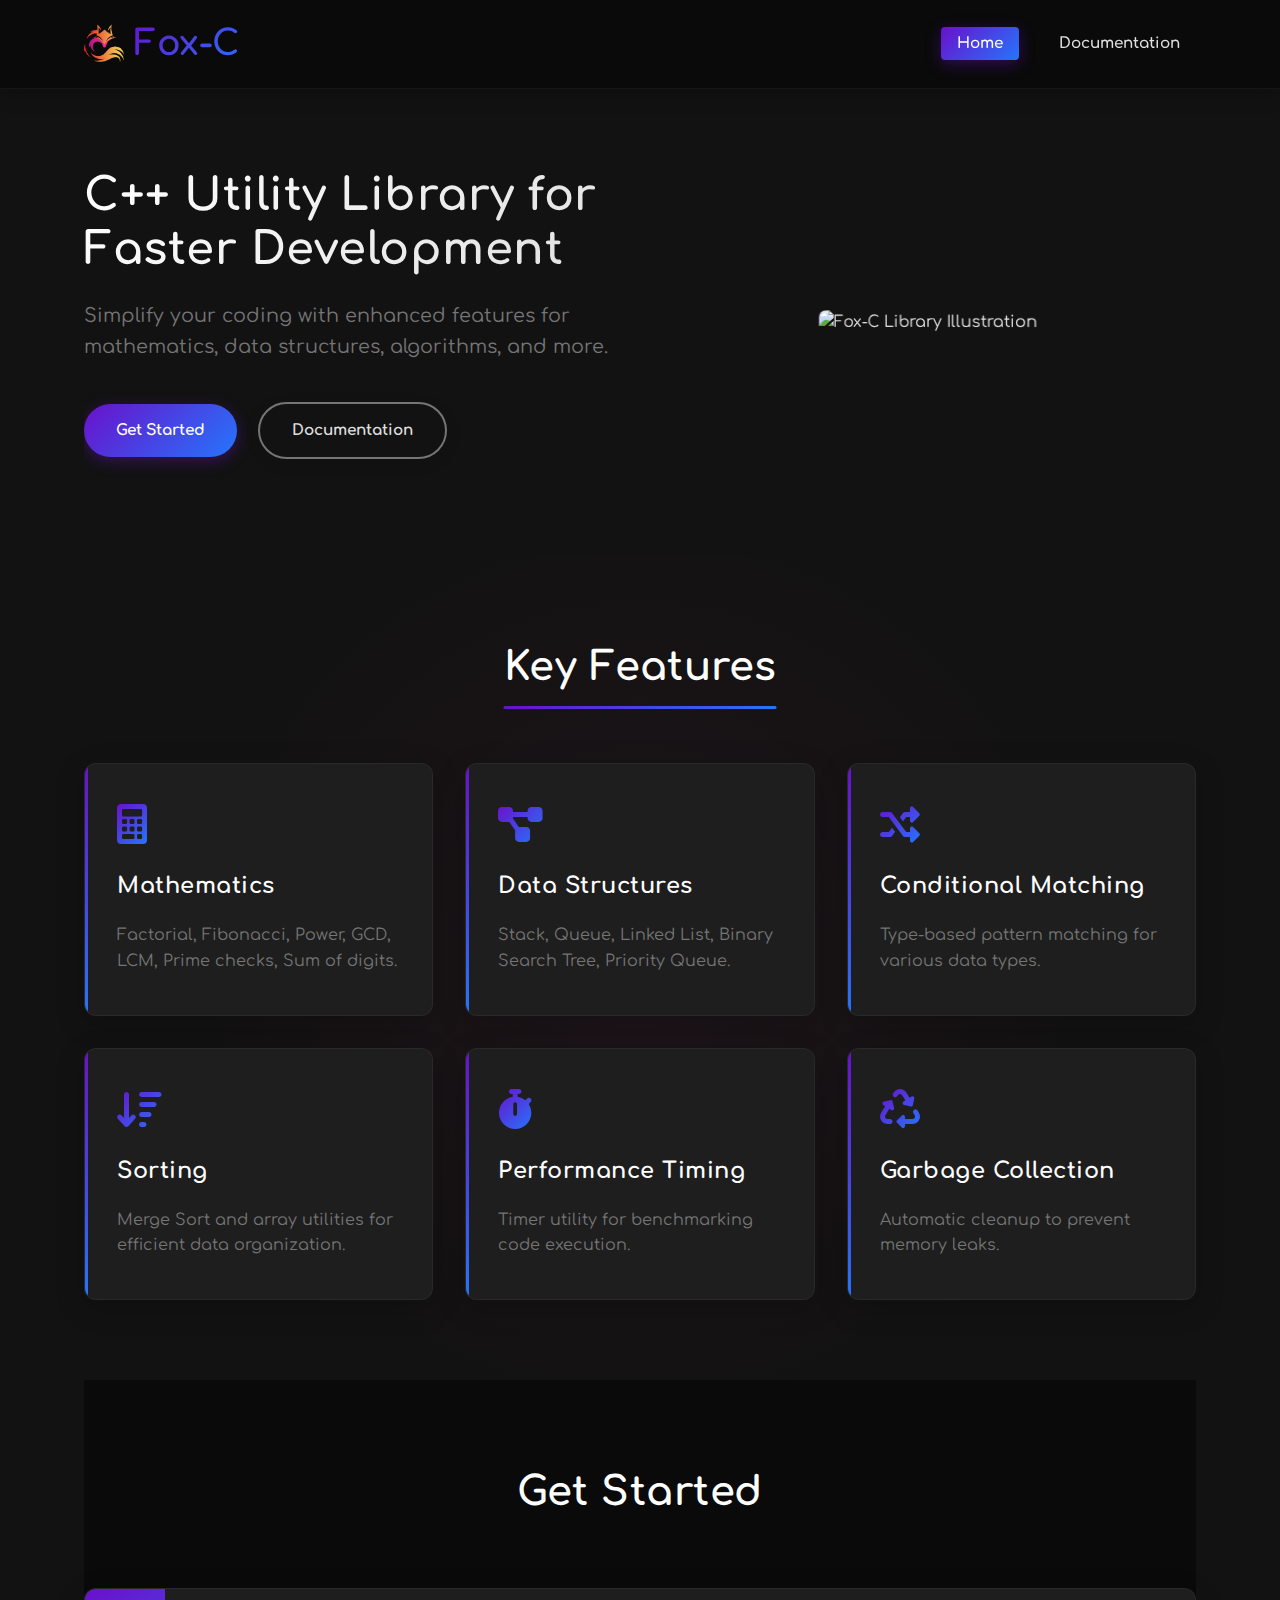
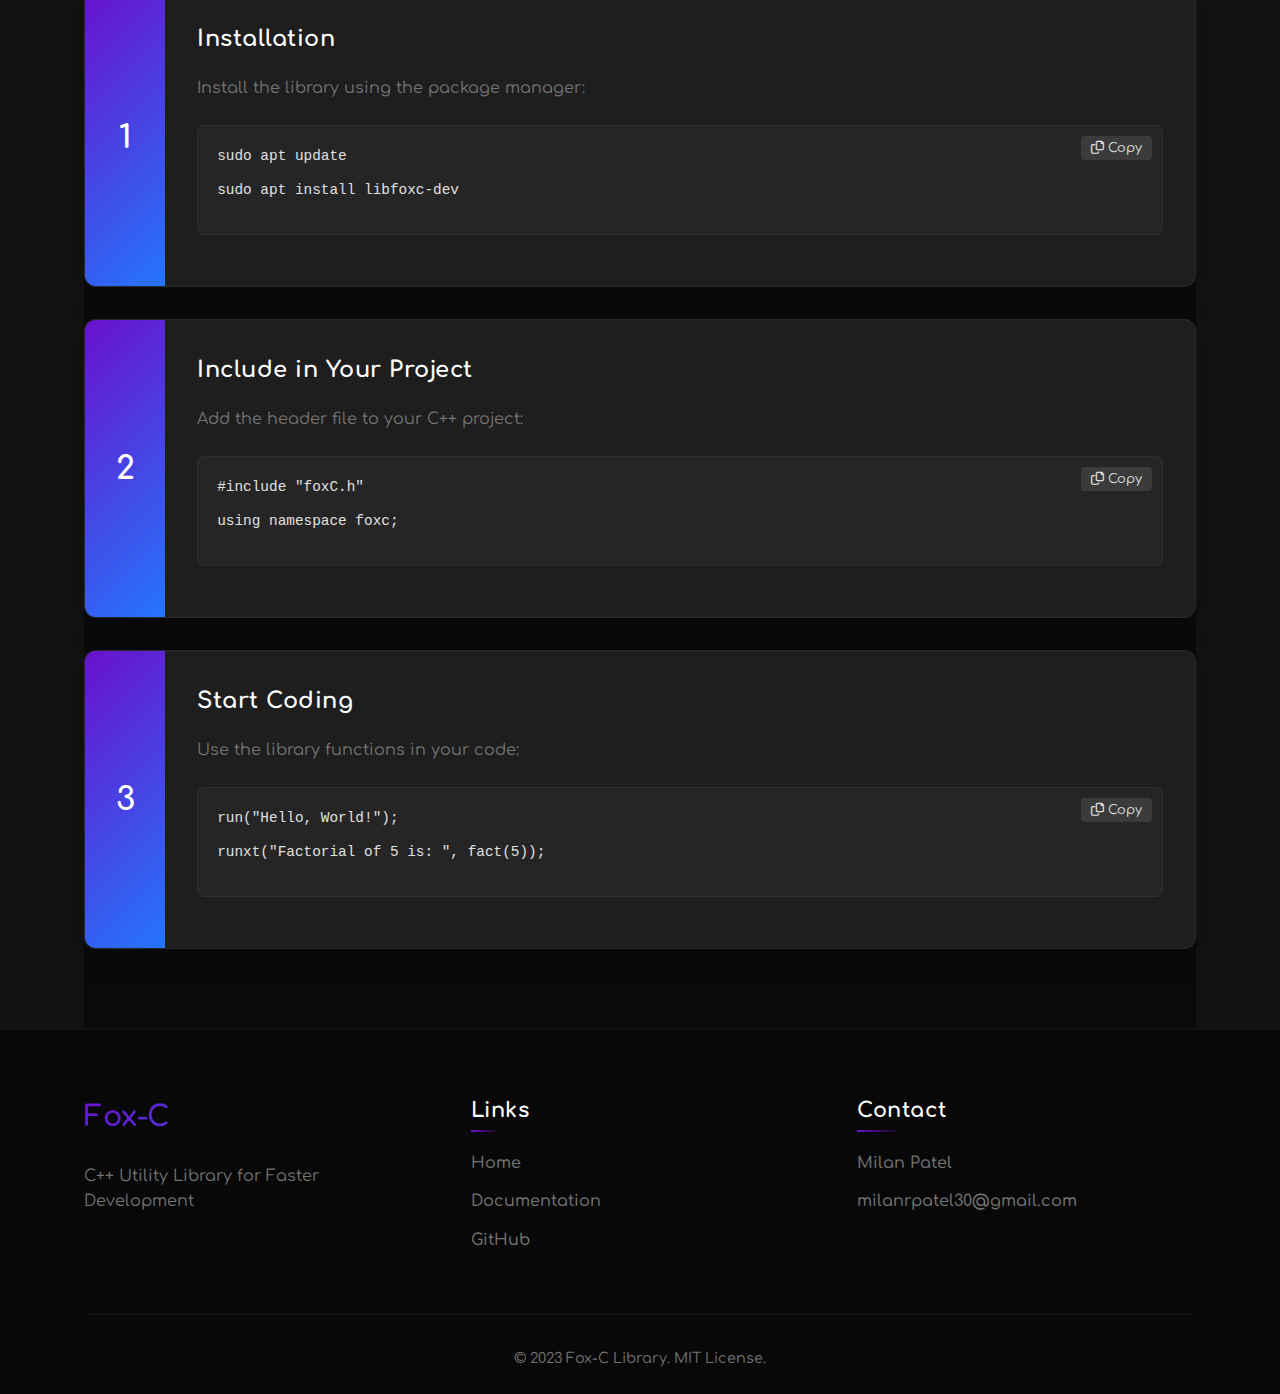
==== index.html @ 10c7d8a1 "new" ====
<!DOCTYPE html>
<html lang="en">
<head>
    <meta charset="UTF-8">
    <meta name="viewport" content="width=device-width, initial-scale=1.0">
    <!-- SEO Meta Tags -->
    <meta name="description" content="Fox-C is a powerful C++ utility library for mathematics, data structures, algorithms, and more. Simplify your coding with Fox-C's enhanced features.">
    <meta name="keywords" content="C++ library, Fox-C, utility library, data structures, algorithms, C++ programming, mathematics functions">
    <meta name="author" content="Milan Patel">

    <!-- Open Graph / Social Media Meta Tags -->
    <meta property="og:title" content="Fox-C Library - C++ Utility Library">
    <meta property="og:description" content="Simplify your C++ coding with Fox-C's enhanced features for mathematics, data structures, and algorithms.">
    <meta property="og:type" content="website">
    <meta property="og:url" content="https://yourwebsite.com">
    <meta property="og:image" content="https://yourwebsite.com/images/og-image.jpg">

    <!-- Twitter Card Meta Tags -->
    <meta name="twitter:card" content="summary_large_image">
    <meta name="twitter:title" content="Fox-C Library - C++ Utility Library">
    <meta name="twitter:description" content="Simplify your C++ coding with Fox-C's enhanced features for mathematics, data structures, and algorithms.">
    <meta name="twitter:image" content="https://yourwebsite.com/images/twitter-card.jpg">
    <title>Fox-C Library - Home</title>
    <link rel="stylesheet" href="styles.css">
    <link rel="stylesheet" href="https://cdnjs.cloudflare.com/ajax/libs/font-awesome/6.0.0-beta3/css/all.min.css">
</head>
<body>
    <header>
        <div class="container">
            <div class="logo-container">
                <img src="logo.png" alt="Fox-C Logo" class="logo">
                <h1><span class="fox">Fox</span>-<span class="c">C</span></h1>
            </div>
            <button class="mobile-menu-toggle" aria-label="Toggle menu">
                <i class="fas fa-bars"></i>
            </button>
            <nav class="main-nav">
                <ul class="nav-links">
                    <li><a href="index.html" class="active">Home</a></li>
                    <li><a href="documentation.html">Documentation</a></li>
                </ul>
            </nav>
        </div>
    </header>

    <main class="container">
        <section class="hero">
            <div class="hero-content">
                <h2>C++ Utility Library for Faster Development</h2>
                <p>Simplify your coding with enhanced features for mathematics, data structures, algorithms, and more.</p>
                <div class="cta-buttons">
                    <a href="#get-started" class="btn primary">Get Started</a>
                    <a href="documentation.html" class="btn secondary">Documentation</a>
                </div>
            </div>
            <div class="hero-image">
                <img src="fox.png" alt="Fox-C Library Illustration" class="library-illustration">
            </div>
        </section>

        <section id="features" class="features">
            <h2>Key Features</h2>
            <div class="feature-grid">
                <div class="feature-card">
                    <i class="fas fa-calculator"></i>
                    <h3>Mathematics</h3>
                    <p>Factorial, Fibonacci, Power, GCD, LCM, Prime checks, Sum of digits.</p>
                </div>
                <div class="feature-card">
                    <i class="fas fa-project-diagram"></i>
                    <h3>Data Structures</h3>
                    <p>Stack, Queue, Linked List, Binary Search Tree, Priority Queue.</p>
                </div>
                <div class="feature-card">
                    <i class="fas fa-random"></i>
                    <h3>Conditional Matching</h3>
                    <p>Type-based pattern matching for various data types.</p>
                </div>
                <div class="feature-card">
                    <i class="fas fa-sort-amount-down"></i>
                    <h3>Sorting</h3>
                    <p>Merge Sort and array utilities for efficient data organization.</p>
                </div>
                <div class="feature-card">
                    <i class="fas fa-stopwatch"></i>
                    <h3>Performance Timing</h3>
                    <p>Timer utility for benchmarking code execution.</p>
                </div>
                <div class="feature-card">
                    <i class="fas fa-recycle"></i>
                    <h3>Garbage Collection</h3>
                    <p>Automatic cleanup to prevent memory leaks.</p>
                </div>
            </div>
        </section>

        <section id="get-started" class="get-started">
            <h2>Get Started</h2>
            <div class="steps">
                <div class="step">
                    <div class="step-number">1</div>
                    <div class="step-content">
                        <h3>Installation</h3>
                        <p>Install the library using the package manager:</p>
                        <div class="code-block">
                            <code>sudo apt update</code>
                            <code>sudo apt install libfoxc-dev</code>
                        </div>
                    </div>
                </div>
                <div class="step">
                    <div class="step-number">2</div>
                    <div class="step-content">
                        <h3>Include in Your Project</h3>
                        <p>Add the header file to your C++ project:</p>
                        <div class="code-block">
                            <code>#include "foxC.h"</code>
                            <code>using namespace foxc;</code>
                        </div>
                    </div>
                </div>
                <div class="step">
                    <div class="step-number">3</div>
                    <div class="step-content">
                        <h3>Start Coding</h3>
                        <p>Use the library functions in your code:</p>
                        <div class="code-block">
                            <code>run("Hello, World!");</code>
                            <code>runxt("Factorial of 5 is: ", fact(5));</code>
                        </div>
                    </div>
                </div>
            </div>
        </section>
    </main>

    <footer>
        <div class="container">
            <div class="footer-content">
                <div class="footer-brand">
                    <h3><span class="fox">Fox</span>-<span class="c">C</span></h3>
                    <p>C++ Utility Library for Faster Development</p>
                </div>
                <div class="footer-links">
                    <h4>Links</h4>
                    <ul>
                        <li><a href="index.html">Home</a></li>
                        <li><a href="documentation.html">Documentation</a></li>
                        <li><a href="https://github.com/milanpatel3011/FOX-C.git">GitHub</a></li>
                    </ul>
                </div>
                <div class="footer-contact">
                    <h4>Contact</h4>
                    <p>Milan Patel</p>
                    <p>milanrpatel30@gmail.com</p>
                </div>
            </div>
            <div class="footer-bottom">
                <p>&copy; 2023 Fox-C Library. MIT License.</p>
            </div>
        </div>
    </footer>

    <script src="script.js"></script>
</body>
</html>
---- styles.css ----
@import url('https://fonts.googleapis.com/css2?family=Comfortaa:wght@300;400;500;600;700&display=swap');

:root {
    --primary-color: #6a11cb;
    --secondary-color: #2575fc;
    --dark-color: #121212;
    --darker-color: #0a0a0a;
    --light-color: #e0e0e0;
    --lighter-color: #ffffff;
    --accent-color: #ff3e9d;
    --gray-color: #757575;
    --light-gray: #2d2d2d;
    --card-bg: #1e1e1e;
    --code-bg: #252525;
}

* {
    margin: 0;
    padding: 0;
    box-sizing: border-box;
    font-family: 'Comfortaa', cursive;
}

body {
    background-color: var(--dark-color);
    color: var(--light-color);
    line-height: 1.6;
    min-height: 100vh;
    display: flex;
    flex-direction: column;
}

.container {
    width: 90%;
    max-width: 1200px;
    margin: 0 auto;
    padding: 0 20px;
}

header {
    background-color: var(--darker-color);
    color: var(--lighter-color);
    padding: 1rem 0;
    position: sticky;
    top: 0;
    z-index: 100;
    box-shadow: 0 2px 20px rgba(0, 0, 0, 0.3);
    border-bottom: 1px solid rgba(255, 255, 255, 0.05);
}

header .container {
    display: flex;
    justify-content: space-between;
    align-items: center;
}

h1, h2, h3, h4, h5, h6 {
    font-weight: 700;
    letter-spacing: 0.5px;
}

h1 {
    font-size: 2.2rem;
    background: linear-gradient(135deg, var(--primary-color), var(--secondary-color));
    -webkit-background-clip: text;
    background-clip: text;
    -webkit-text-fill-color: transparent;
    display: inline-block;
}

.logo-container {
    display: flex;
    align-items: center;
    gap: 10px;
}

.logo {
    height: 40px;
    width: auto;
}
.mobile-menu-toggle {
    display: none;
    background: none;
    border: none;
    color: var(--light-color);
    font-size: 1.5rem;
    cursor: pointer;
    padding: 0.5rem;
    z-index: 1000;
}
.main-nav {
    display: flex;
    transition: all 0.3s ease;
}

.nav-links {
    display: flex;
    list-style: none;
}
.nav-links a.active {
    background: linear-gradient(135deg, var(--primary-color), var(--secondary-color)) !important;
    color: white !important;
    box-shadow: 0 4px 15px rgba(106, 17, 203, 0.4) !important;
}

.fox {
    color: var(--primary-color);
}

.c {
    color: var(--secondary-color);
}

nav ul {
    display: flex;
    list-style: none;
}

nav ul li {
    margin-left: 1.5rem;
    position: relative;
}

nav ul li a {
    color: var(--light-color);
    text-decoration: none;
    font-weight: 600;
    transition: all 0.3s ease;
    padding: 0.5rem 1rem;
    border-radius: 4px;
    font-size: 0.95rem;
}

nav ul li a:hover {
    color: var(--lighter-color);
    background: rgba(255, 255, 255, 0.05);
}

nav ul li a.active {
    background: linear-gradient(135deg, var(--primary-color), var(--secondary-color));
    color: white;
    box-shadow: 0 4px 15px rgba(106, 17, 203, 0.3);
}

/* Hero Section */
.hero {
    display: flex;
    align-items: center;
    justify-content: space-between;
    padding: 5rem 0;
    position: relative;
    overflow: hidden;
}

.hero::before {
    content: '';
    position: absolute;
    top: -50%;
    left: -50%;
    width: 200%;
    height: 200%;
    z-index: -1;
}

.hero-content {
    flex: 1;
    padding-right: 2rem;
    z-index: 1;
}

.hero-content h2 {
    font-size: 2.8rem;
    margin-bottom: 1.5rem;
    background: linear-gradient(135deg, var(--lighter-color), var(--light-color));
    -webkit-background-clip: text;
    background-clip: text;
    -webkit-text-fill-color: transparent;
    line-height: 1.2;
}

.hero-content p {
    font-size: 1.2rem;
    margin-bottom: 2.5rem;
    color: var(--gray-color);
    font-weight: 400;
    max-width: 600px;
}

.hero-image {
    flex: 1;
    text-align: center;
    position: relative;
}

.hero-image img {
    max-width: 100%;
    border-radius: 8px;
    transform: perspective(1000px) rotateY(-10deg);
    transition: transform 0.5s ease;
}

.hero-image:hover img {
    transform: perspective(1000px) rotateY(0deg);
}

/* Buttons */
.btn {
    display: inline-flex;
    align-items: center;
    justify-content: center;
    padding: 0.9rem 2rem;
    border-radius: 50px;
    text-decoration: none;
    font-weight: 700;
    transition: all 0.4s cubic-bezier(0.175, 0.885, 0.32, 1.275);
    margin-right: 1rem;
    margin-bottom: 1rem;
    font-size: 0.95rem;
    border: none;
    cursor: pointer;
    position: relative;
    overflow: hidden;
    z-index: 1;
}

.btn::before {
    content: '';
    position: absolute;
    top: 0;
    left: 0;
    width: 100%;
    height: 100%;
    z-index: -1;
    transition: all 0.4s ease;
}

.btn.primary {
    background: linear-gradient(135deg, var(--primary-color), var(--secondary-color));
    color: white;
    box-shadow: 0 4px 15px rgba(106, 17, 203, 0.4);
}

.btn.primary::before {
    background: linear-gradient(135deg, var(--secondary-color), var(--primary-color));
    opacity: 0;
}

.btn.primary:hover {
    transform: translateY(-3px);
    box-shadow: 0 8px 25px rgba(106, 17, 203, 0.5);
}

.btn.primary:hover::before {
    opacity: 1;
}

.btn.secondary {
    background: transparent;
    color: var(--light-color);
    border: 2px solid var(--gray-color);
    box-shadow: 0 4px 15px rgba(0, 0, 0, 0.1);
}

.btn.secondary:hover {
    background: rgba(255, 255, 255, 0.05);
    border-color: var(--light-color);
    color: var(--lighter-color);
    transform: translateY(-3px);
    box-shadow: 0 8px 25px rgba(0, 0, 0, 0.2);
}

.btn i {
    margin-right: 8px;
    font-size: 1rem;
}

/* Features Section */
.features {
    padding: 5rem 0;
    position: relative;
}

.features::before {
    content: '';
    position: absolute;
    bottom: 0;
    left: 0;
    width: 100%;
    height: 100%;
    background: radial-gradient(circle at center, rgba(255, 62, 157, 0.05) 0%, transparent 70%);
    z-index: -1;
}

.features h2 {
    text-align: center;
    margin-bottom: 4rem;
    font-size: 2.5rem;
    color: var(--lighter-color);
    position: relative;
    display: inline-block;
    left: 50%;
    transform: translateX(-50%);
}

.features h2::after {
    content: '';
    position: absolute;
    bottom: -10px;
    left: 0;
    width: 100%;
    height: 3px;
    background: linear-gradient(90deg, var(--primary-color), var(--secondary-color));
    border-radius: 3px;
}

.feature-grid {
    display: grid;
    grid-template-columns: repeat(auto-fit, minmax(300px, 1fr));
    gap: 2rem;
}

.feature-card {
    background-color: var(--card-bg);
    padding: 2.5rem 2rem;
    border-radius: 12px;
    box-shadow: 0 8px 30px rgba(0, 0, 0, 0.2);
    transition: all 0.4s ease;
    border: 1px solid rgba(255, 255, 255, 0.05);
    position: relative;
    overflow: hidden;
}

.feature-card::before {
    content: '';
    position: absolute;
    top: 0;
    left: 0;
    width: 3px;
    height: 100%;
    background: linear-gradient(to bottom, var(--primary-color), var(--secondary-color));
    transition: width 0.4s ease;
}

.feature-card:hover {
    transform: translateY(-10px);
    box-shadow: 0 15px 40px rgba(0, 0, 0, 0.3);
    border-color: rgba(255, 255, 255, 0.1);
}

.feature-card:hover::before {
    width: 100%;
    opacity: 0.1;
}

.feature-card i {
    font-size: 2.5rem;
    margin-bottom: 1.5rem;
    background: linear-gradient(135deg, var(--primary-color), var(--secondary-color));
    -webkit-background-clip: text;
    background-clip: text;
    -webkit-text-fill-color: transparent;
}

.feature-card h3 {
    font-size: 1.4rem;
    margin-bottom: 1.2rem;
    color: var(--lighter-color);
}

.feature-card p {
    color: var(--gray-color);
    font-weight: 400;
}

/* Get Started Section */
.get-started {
    padding: 5rem 0;
    background-color: var(--darker-color);
    position: relative;
}

.get-started::before {
    content: '';
    position: absolute;
    top: 0;
    left: 0;
    width: 100%;
    height: 100%;
    background: url('[data-uri]');
    opacity: 0.03;
    z-index: 0;
}

.get-started h2 {
    text-align: center;
    margin-bottom: 4rem;
    font-size: 2.5rem;
    color: var(--lighter-color);
    position: relative;
    z-index: 1;
}

.steps {
    display: flex;
    flex-direction: column;
    gap: 2rem;
    position: relative;
    z-index: 1;
}

.step {
    display: flex;
    background-color: var(--card-bg);
    border-radius: 12px;
    overflow: hidden;
    box-shadow: 0 8px 30px rgba(0, 0, 0, 0.2);
    transition: transform 0.4s ease;
    border: 1px solid rgba(255, 255, 255, 0.05);
    position: relative;
}

.step:hover {
    transform: translateY(-5px);
    box-shadow: 0 12px 40px rgba(0, 0, 0, 0.3);
}

.step-number {
    background: linear-gradient(135deg, var(--primary-color), var(--secondary-color));
    color: white;
    font-size: 2rem;
    font-weight: bold;
    padding: 1.5rem;
    display: flex;
    align-items: center;
    justify-content: center;
    min-width: 80px;
    position: relative;
    overflow: hidden;
}

.step-number::after {
    content: '';
    position: absolute;
    top: -50%;
    left: -50%;
    width: 200%;
    height: 200%;
    background: radial-gradient(circle, rgba(255, 255, 255, 0.2) 0%, transparent 70%);
    opacity: 0;
    transition: opacity 0.4s ease;
}

.step:hover .step-number::after {
    opacity: 1;
}

.step-content {
    padding: 2rem;
    flex: 1;
}

.step-content h3 {
    margin-bottom: 1.2rem;
    color: var(--lighter-color);
    font-size: 1.4rem;
}

.step-content p {
    margin-bottom: 1.5rem;
    color: var(--gray-color);
    font-weight: 400;
}

.code-block {
    background-color: var(--code-bg);
    border-radius: 8px;
    padding: 1.2rem;
    margin: 1.2rem 0;
    overflow-x: auto;
    border: 1px solid rgba(255, 255, 255, 0.05);
    position: relative;
}

.code-block code {
    display: block;
    font-family: 'Courier New', Courier, monospace;
    color: #e0e0e0;
    margin-bottom: 0.8rem;
    font-size: 0.9rem;
    line-height: 1.5;
    white-space: pre;
}

.code-block code:last-child {
    margin-bottom: 0;
}

.code-block .copy-button {
    position: absolute;
    top: 10px;
    right: 10px;
    background: rgba(255, 255, 255, 0.1);
    border: none;
    color: var(--light-color);
    padding: 0.3rem 0.6rem;
    border-radius: 4px;
    cursor: pointer;
    font-size: 0.8rem;
    transition: all 0.3s ease;
    display: flex;
    align-items: center;
    justify-content: center;
}

.code-block .copy-button:hover {
    background: rgba(255, 255, 255, 0.2);
    color: var(--lighter-color);
}

.code-block .copy-button i {
    margin-right: 0.3rem;
}

/* Documentation Page */
.documentation {
    display: flex;
    padding: 3rem 0;
    background-color: var(--darker-color);
    min-height: calc(100vh - 80px);
}

.sidebar {
    width: 280px;
    padding-right: 2rem;
    position: sticky;
    top: 100px;
    align-self: flex-start;
    height: calc(100vh - 100px);
    overflow-y: auto;
}

.sidebar::-webkit-scrollbar {
    width: 5px;
}

.sidebar::-webkit-scrollbar-thumb {
    background: var(--primary-color);
    border-radius: 5px;
}

.sidebar h3 {
    font-size: 1.5rem;
    margin-bottom: 1.5rem;
    color: var(--lighter-color);
    padding-bottom: 0.8rem;
    border-bottom: 2px solid var(--primary-color);
}

.doc-menu {
    list-style: none;
}

.doc-menu li {
    margin-bottom: 0.6rem;
    position: relative;
}

.doc-menu li::before {
    content: '';
    position: absolute;
    left: -15px;
    top: 50%;
    transform: translateY(-50%);
    width: 6px;
    height: 6px;
    background: var(--secondary-color);
    border-radius: 50%;
    opacity: 0;
    transition: all 0.3s ease;
}

.doc-menu li:hover::before {
    opacity: 1;
    left: -12px;
}

.doc-menu a {
    display: block;
    padding: 0.6rem 0.8rem;
    color: var(--gray-color);
    text-decoration: none;
    transition: all 0.3s ease;
    border-radius: 4px;
    font-weight: 500;
}

.doc-menu a:hover {
    color: var(--lighter-color);
    background: rgba(255, 255, 255, 0.05);
}

.doc-menu a.active {
    color: var(--lighter-color);
    background: linear-gradient(90deg, rgba(106, 17, 203, 0.2), transparent);
    border-left: 3px solid var(--primary-color);
}

.doc-content {
    flex: 1;
    background-color: var(--card-bg);
    padding: 3rem;
    border-radius: 12px;
    box-shadow: 0 8px 30px rgba(0, 0, 0, 0.2);
    border: 1px solid rgba(255, 255, 255, 0.05);
}

.doc-content section {
    margin-bottom: 4rem;
    scroll-margin-top: 120px;
}

.doc-content h2 {
    font-size: 2rem;
    margin-bottom: 2rem;
    color: var(--lighter-color);
    padding-bottom: 0.8rem;
    border-bottom: 2px solid var(--primary-color);
    position: relative;
}

.doc-content h2::after {
    content: '';
    position: absolute;
    bottom: -2px;
    left: 0;
    width: 100px;
    height: 2px;
    background: linear-gradient(90deg, var(--primary-color), var(--secondary-color));
}

.doc-content h3 {
    font-size: 1.6rem;
    margin: 2rem 0 1.2rem;
    color: var(--lighter-color);
    position: relative;
    padding-left: 1rem;
}

.doc-content h3::before {
    content: '';
    position: absolute;
    left: 0;
    top: 50%;
    transform: translateY(-50%);
    width: 4px;
    height: 60%;
    background: linear-gradient(to bottom, var(--primary-color), var(--secondary-color));
    border-radius: 2px;
}

.doc-content p {
    margin-bottom: 1.2rem;
    color: var(--light-color);
    font-weight: 400;
    line-height: 1.7;
}

.doc-content ul {
    margin-bottom: 1.5rem;
    padding-left: 2rem;
}

.doc-content ul li {
    margin-bottom: 0.8rem;
    color: var(--light-color);
    position: relative;
    padding-left: 1.2rem;
}

.doc-content ul li::before {
    content: '→';
    position: absolute;
    left: 0;
    color: var(--secondary-color);
    font-weight: bold;
}

/* Footer */
footer {
    background-color: #080808;
    color: var(--light-color);
    padding: 4rem 0 1.5rem;
    border-top: 1px solid rgba(255, 255, 255, 0.05);
}

.footer-content {
    display: grid;
    grid-template-columns: repeat(auto-fit, minmax(250px, 1fr));
    gap: 3rem;
    margin-bottom: 3rem;
}

.footer-brand h3 {
    font-size: 1.8rem;
    margin-bottom: 1.5rem;
    background: linear-gradient(135deg, var(--primary-color), var(--secondary-color));
    -webkit-background-clip: text;
    background-clip: text;
    -webkit-text-fill-color: transparent;
}

.footer-brand p {
    color: var(--gray-color);
    font-weight: 400;
}

.footer-links h4, .footer-contact h4 {
    font-size: 1.3rem;
    margin-bottom: 1.5rem;
    color: var(--lighter-color);
    position: relative;
    display: inline-block;
}

.footer-links h4::after, .footer-contact h4::after {
    content: '';
    position: absolute;
    bottom: -5px;
    left: 0;
    width: 50%;
    height: 2px;
    background: linear-gradient(90deg, var(--primary-color), transparent);
}

.footer-links ul {
    list-style: none;
}

.footer-links li {
    margin-bottom: 0.8rem;
}

.footer-links a {
    color: var(--gray-color);
    text-decoration: none;
    transition: all 0.3s ease;
    font-weight: 500;
    display: inline-block;
    position: relative;
}

.footer-links a::after {
    content: '';
    position: absolute;
    bottom: -2px;
    left: 0;
    width: 0;
    height: 1px;
    background: var(--secondary-color);
    transition: width 0.3s ease;
}

.footer-links a:hover {
    color: var(--lighter-color);
}

.footer-links a:hover::after {
    width: 100%;
}

.footer-contact p {
    color: var(--gray-color);
    margin-bottom: 0.8rem;
    font-weight: 500;
    display: flex;
    align-items: center;
}

.footer-contact p i {
    margin-right: 0.8rem;
    color: var(--secondary-color);
    font-size: 1.1rem;
}

.footer-bottom {
    text-align: center;
    padding-top: 2rem;
    border-top: 1px solid rgba(255, 255, 255, 0.05);
    color: var(--gray-color);
    font-size: 0.9rem;
}

/* Responsive Design */
@media (max-width: 1024px) {
    .hero-content h2 {
        font-size: 2.4rem;
    }
    
    .sidebar {
        width: 240px;
    }
}

@media (max-width: 768px) {
    .mobile-menu-toggle {
        display: block;
    }

    .main-nav {
        position: fixed;
        top: 80px;
        left: 0;
        width: 100%;
        background-color: var(--darker-color);
        flex-direction: column;
        align-items: center;
        padding: 1rem 0;
        box-shadow: 0 10px 20px rgba(0, 0, 0, 0.2);
        transform: translateY(-150%);
        opacity: 0;
        z-index: 999;
    }

    .main-nav.active {
        transform: translateY(0);
        opacity: 1;
    }

    .nav-links {
        flex-direction: column;
        width: 100%;
        align-items: center;
    }

    .nav-links li {
        margin: 0.5rem 0;
        width: 100%;
        text-align: center;
    }

    .nav-links a {
        display: block;
        padding: 1rem;
        width: 100%;
    }
    .nav-links a.active {
        background: linear-gradient(135deg, var(--primary-color), var(--secondary-color)) !important;
        color: white !important;
    }

    .hero {
        flex-direction: column;
        text-align: center;
        padding: 3rem 0;
    }

    .hero-content {
        padding-right: 0;
        margin-bottom: 3rem;
    }

    .hero-image img {
        max-width: 80%;
    }

    .cta-buttons {
        justify-content: center;
    }

    .documentation {
        flex-direction: column;
    }

    .sidebar {
        width: 100%;
        position: static;
        margin-bottom: 2rem;
        padding-right: 0;
        height: auto;
    }

    .doc-menu {
        display: flex;
        flex-wrap: wrap;
        gap: 0.5rem;
    }

    .doc-menu li {
        margin-bottom: 0;
    }

    .doc-menu a {
        padding: 0.5rem 1rem;
        background: rgba(255, 255, 255, 0.05);
        border-radius: 20px;
    }

    .doc-menu a.active {
        background: linear-gradient(135deg, var(--primary-color), var(--secondary-color));
        color: white;
        border-left: none;
    }

    .doc-content {
        padding: 2rem;
    }
}

@media (max-width: 576px) {

    nav ul {
        margin-top: 1.5rem;
        flex-wrap: wrap;
        justify-content: center;
    }

    nav ul li {
        margin: 0.5rem;
    }

    .hero-content h2 {
        font-size: 2rem;
    }

    .btn {
        display: block;
        width: 100%;
        margin-right: 0;
    }

    .step {
        flex-direction: column;
    }

    .step-number {
        min-width: 100%;
    }

    .footer-content {
        grid-template-columns: 1fr;
    }
}

/* Animations */
@keyframes float {
    0%, 100% {
        transform: translateY(0);
    }
    50% {
        transform: translateY(-10px);
    }
}

.floating {
    animation: float 3s ease-in-out infinite;
}

/* Tooltip */
.tooltip {
    position: relative;
    display: inline-block;
}

.tooltip .tooltiptext {
    visibility: hidden;
    width: 120px;
    background-color: var(--darker-color);
    color: var(--light-color);
    text-align: center;
    border-radius: 6px;
    padding: 5px;
    position: absolute;
    z-index: 1;
    bottom: 125%;
    left: 50%;
    transform: translateX(-50%);
    opacity: 0;
    transition: opacity 0.3s;
    font-size: 0.8rem;
    border: 1px solid rgba(255, 255, 255, 0.1);
}

.tooltip:hover .tooltiptext {
    visibility: visible;
    opacity: 1;
}
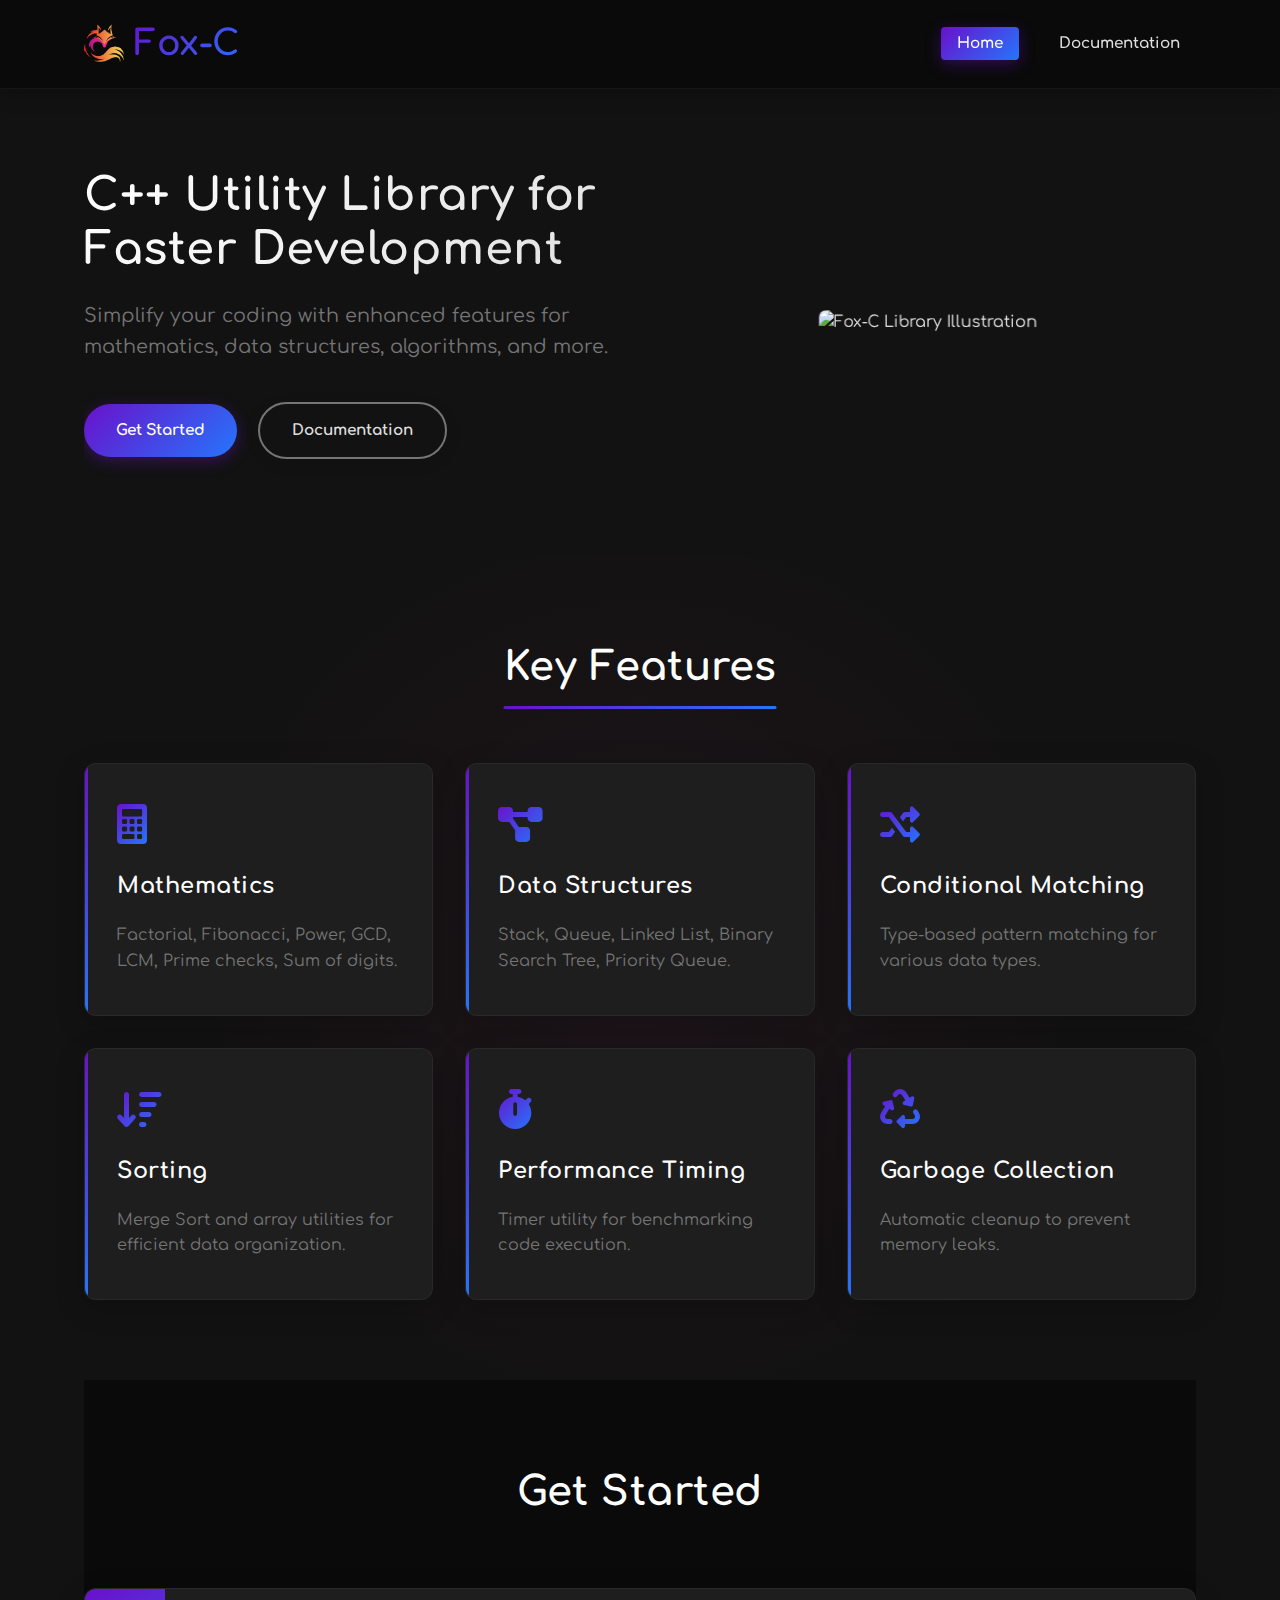
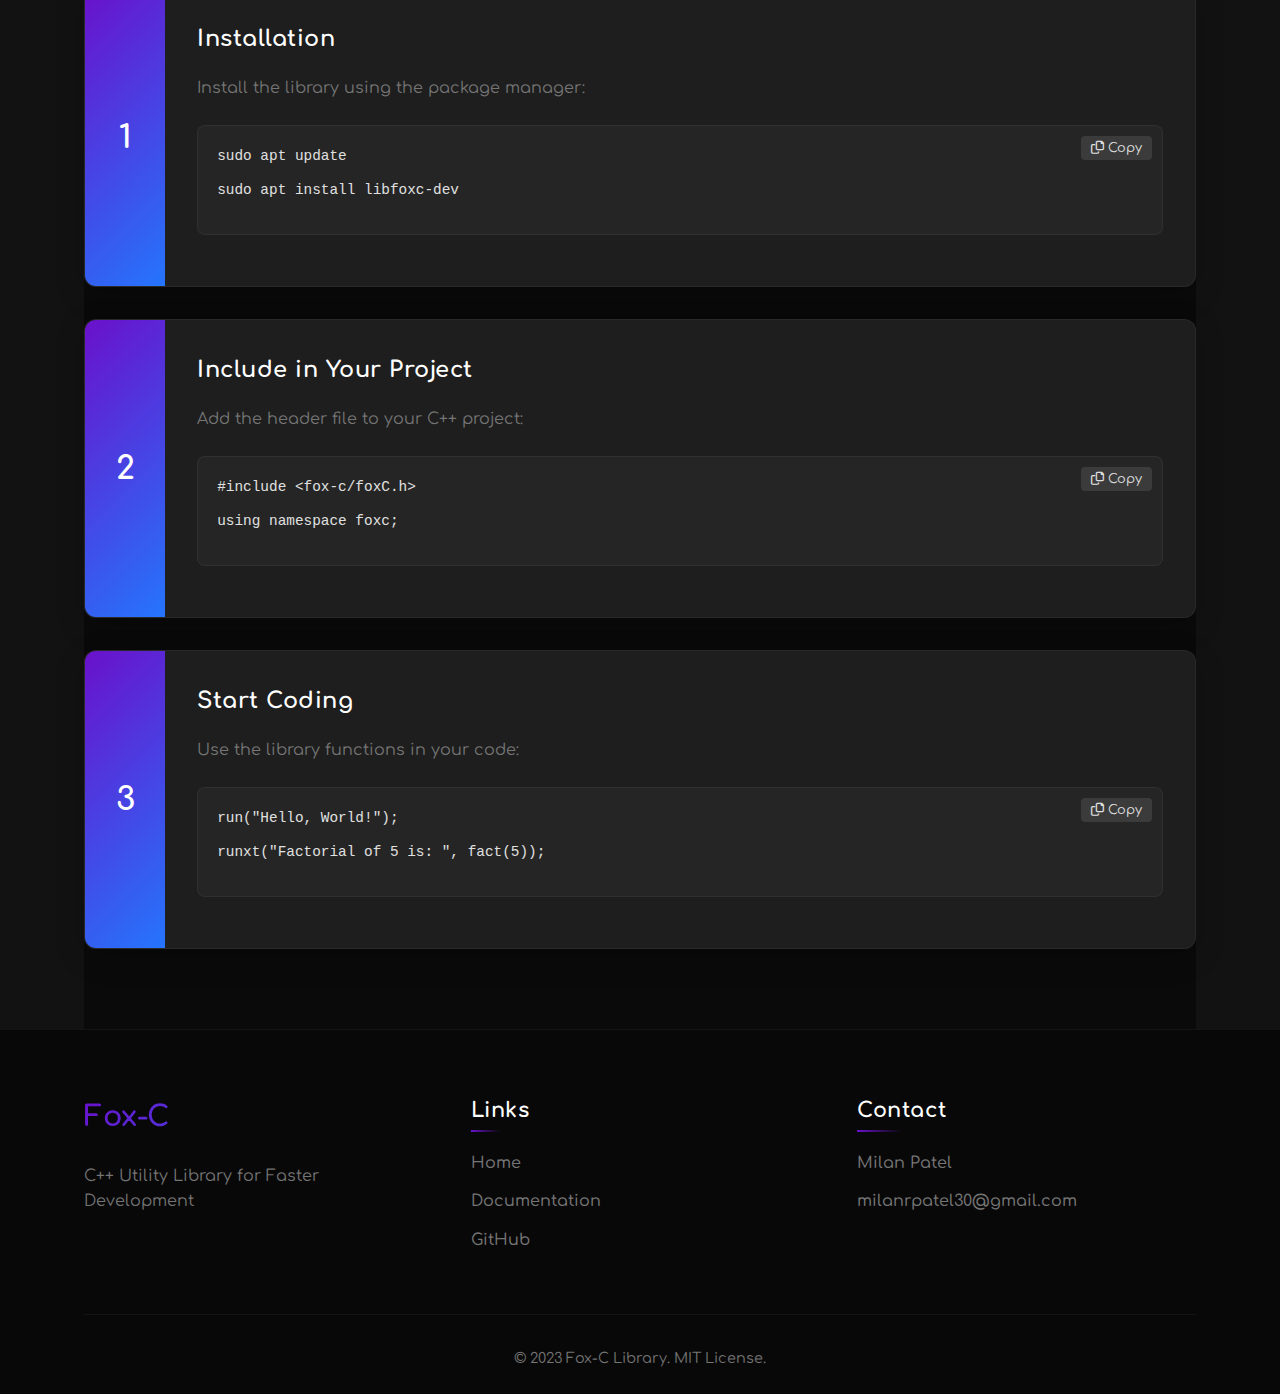
==== commit 68f34689: "Update index.html" ====
--- a/index.html
+++ b/index.html
@@ -114,7 +114,7 @@
                         <h3>Include in Your Project</h3>
                         <p>Add the header file to your C++ project:</p>
                         <div class="code-block">
-                            <code>#include "foxC.h"</code>
+                            <code>#include &lt;fox-c/foxC.h&gt;</code>
                             <code>using namespace foxc;</code>
                         </div>
                     </div>
@@ -163,4 +163,4 @@
 
     <script src="script.js"></script>
 </body>
-</html>+</html>
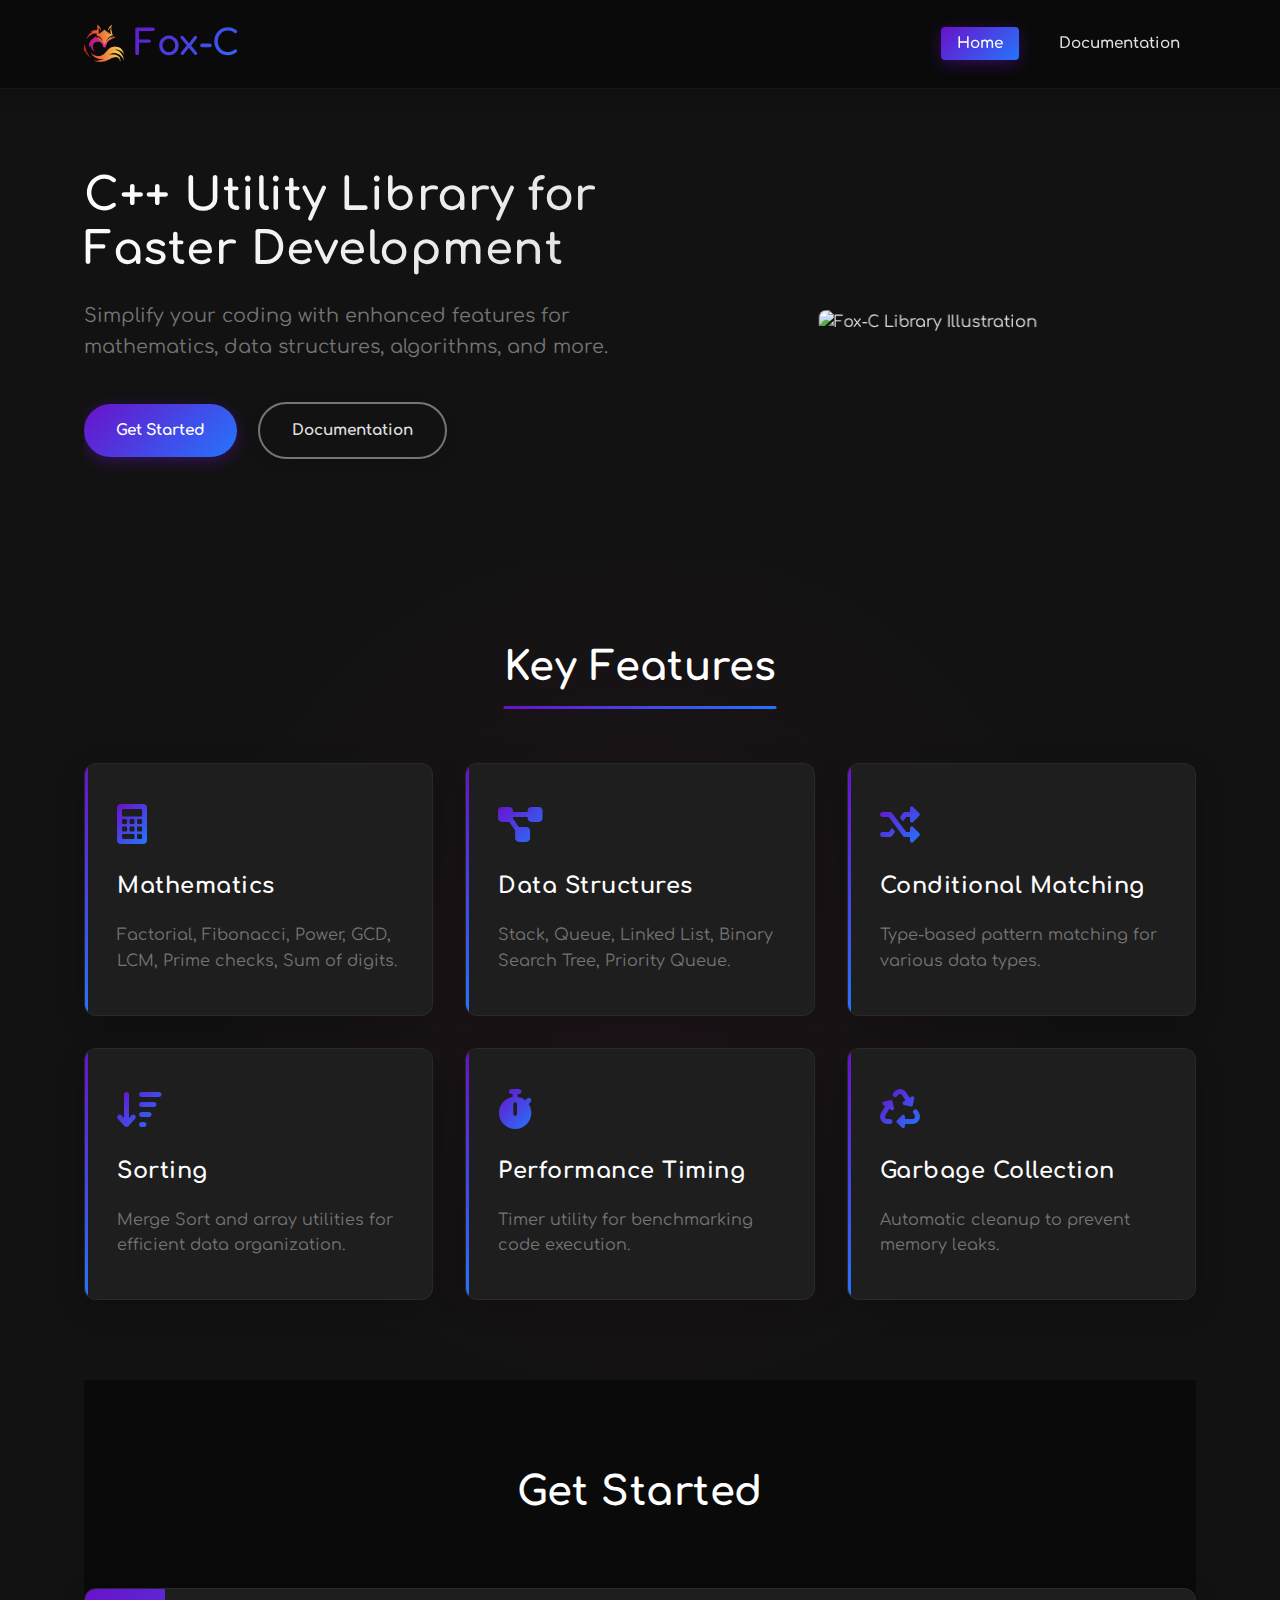
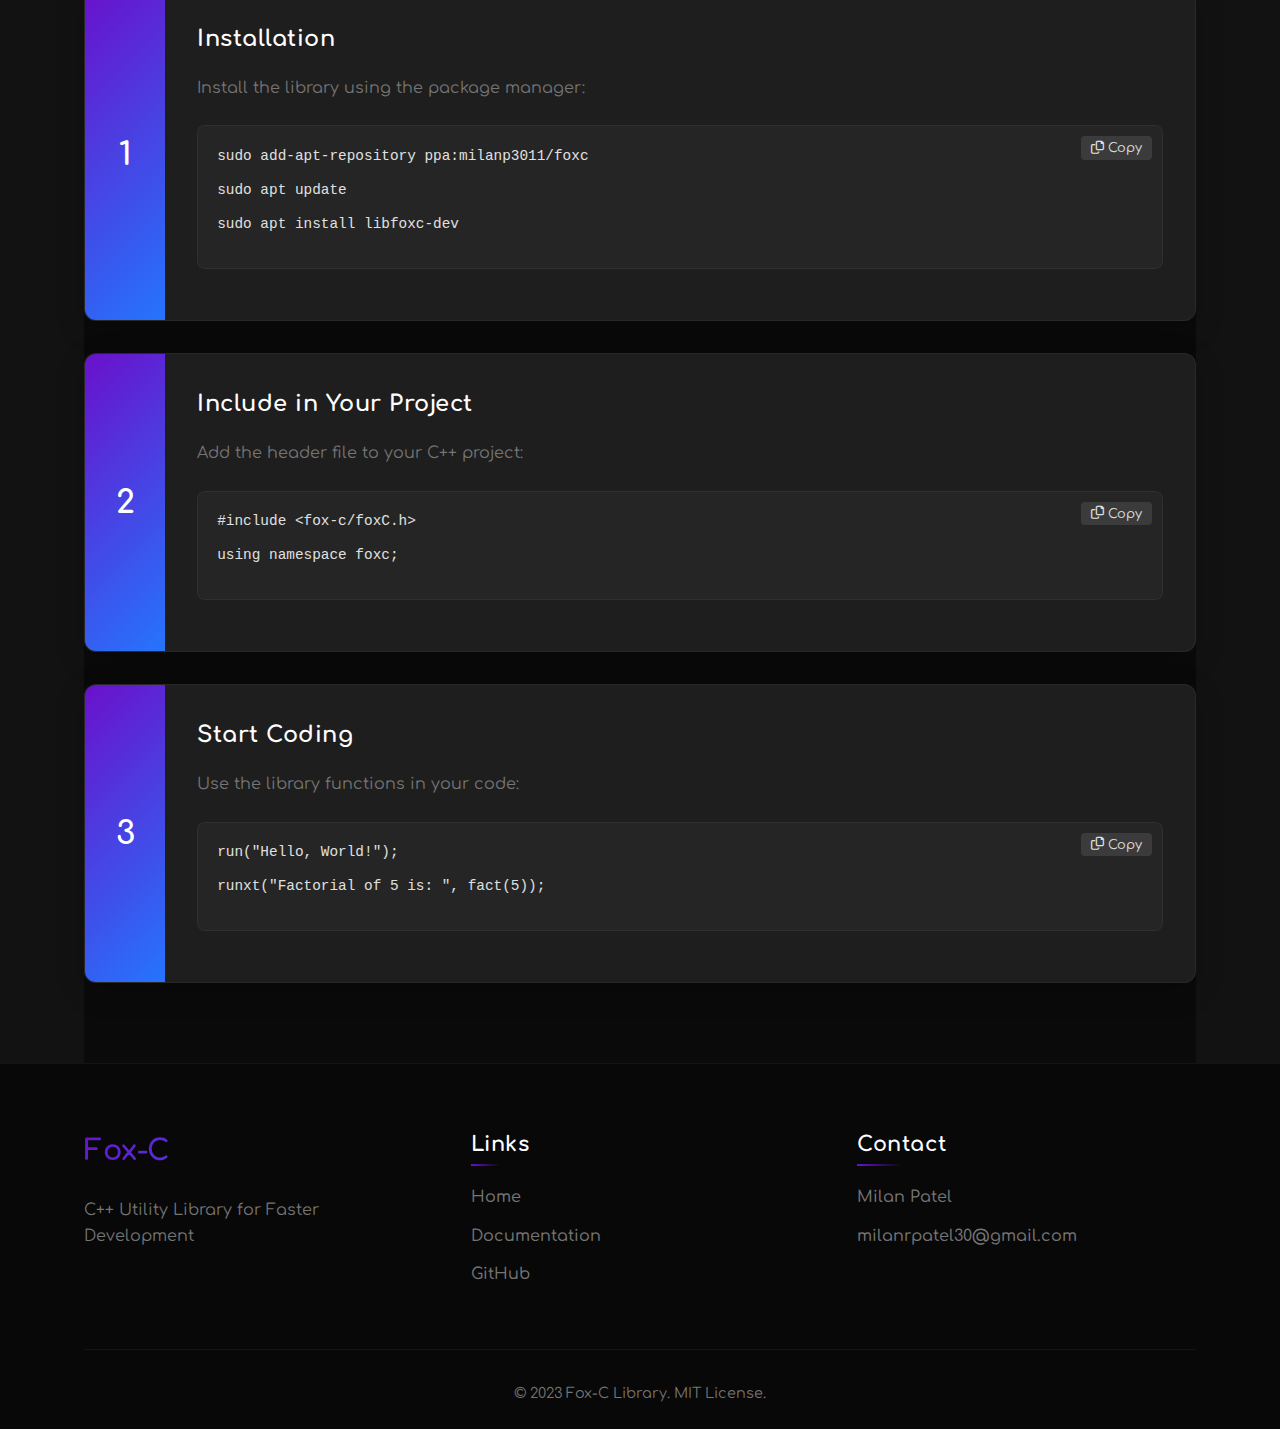
==== commit 85e4c8bd: "Update index.html" ====
--- a/index.html
+++ b/index.html
@@ -103,6 +103,7 @@
                         <h3>Installation</h3>
                         <p>Install the library using the package manager:</p>
                         <div class="code-block">
+                            <code>sudo add-apt-repository ppa:milanp3011/foxc</code>
                             <code>sudo apt update</code>
                             <code>sudo apt install libfoxc-dev</code>
                         </div>
